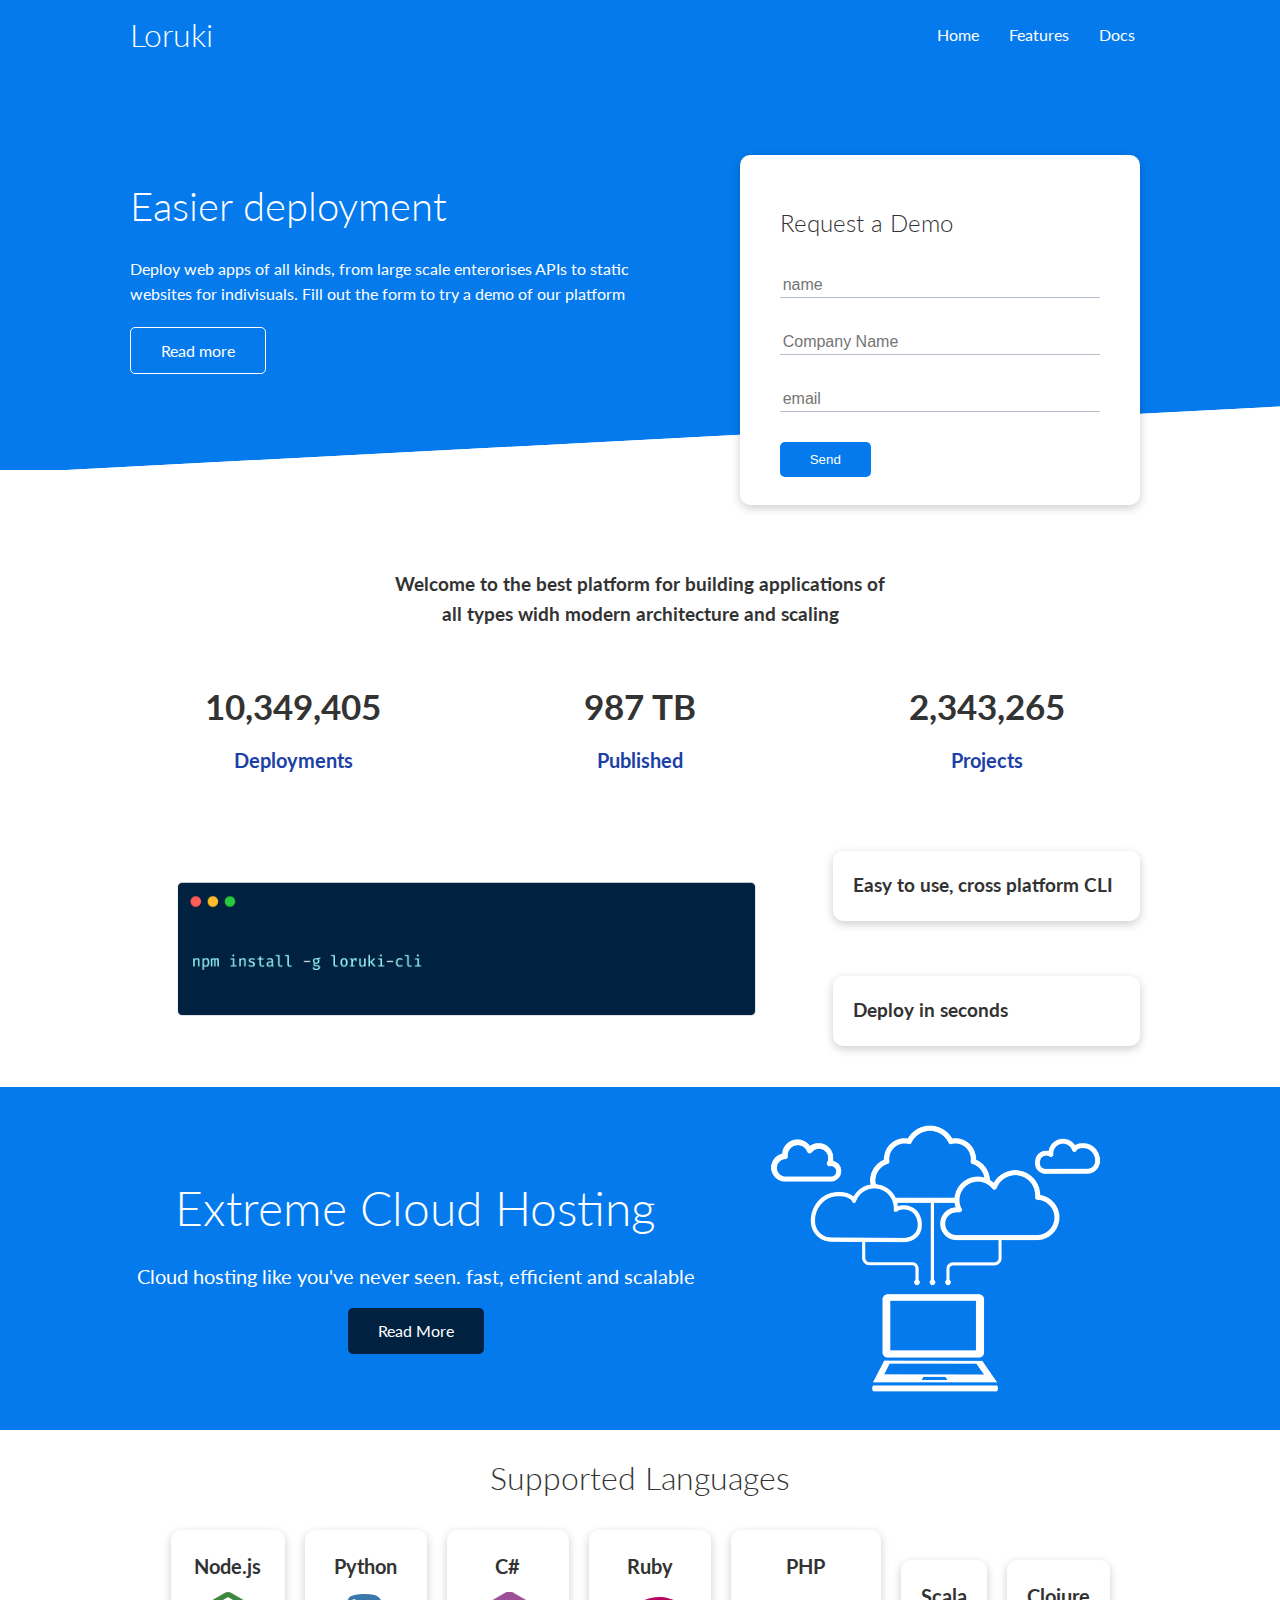
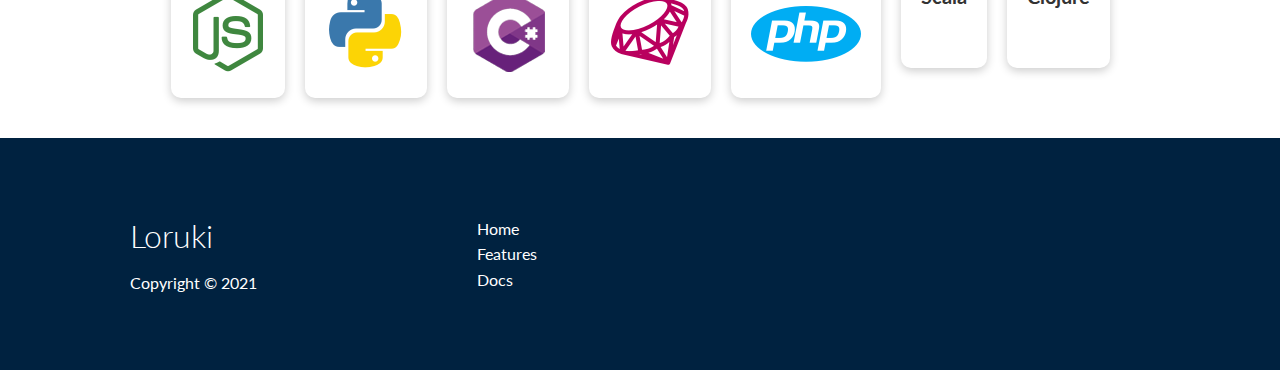
==== index.html @ 942d2e84 "initial files" ====
<!DOCTYPE html>
<html lang="en">
<head>
    <meta charset="UTF-8">
    <meta name="viewport" content="width=device-width, initial-scale=1.0">
    <!-- Font Awesome -->
    <link rel="stylesheet" href="https://cdnjs.cloudflare.com/ajax/libs/font-awesome/6.0.0-beta3/css/all.min.css" integrity="sha512-Fo3rlrZj/k7ujTnHg4CGR2D7kSs0v4LLanw2qksYuRlEzO+tcaEPQogQ0KaoGN26/zrn20ImR1DfuLWnOo7aBA==" crossorigin="anonymous" referrerpolicy="no-referrer" />
    <!-- Stylesheet CSS-->
    <link rel="stylesheet" href="CSS/utilities.css">
    <link rel="stylesheet" href="CSS/styles.css">
    <title>Loruki | Cloud Hosting For Everyone</title>
</head>
<body>
    <!-- Navbar -->
    <div class="navbar"> 
        <div class="container flex">
            <h1 class="logo">Loruki</h1>
            <nav>
                <ul>
                    <li><a href="index.html">Home</a></li>
                    <li><a href="features.html">Features</a></li>
                    <li><a href="docs.html">Docs</a></li>
                </ul>
            </nav>
        </div>
    </div>

    <!-- Showcase -->
 <section class="showcase">
     <div class="container grid">
         <div class="showcase-text">
             <h1>Easier deployment</h1>
             <p>Deploy web apps of all kinds, from large scale enterorises APIs to static websites for indivisuals. Fill out the form to try a demo of our platform</p>
             <a href="features.html" class="btn btn-outline"> Read more</a>
         </div>

         <div class="showcase-form card">
             <h2>Request a Demo</h2>
             <form>
                 <div class="form-control">
                     <input type="text" name="name" placeholder="name" required>
                 </div>
                 <div class="form-control">
                    <input type="text" name="company" placeholder="Company Name" required>
                </div>
                <div class="form-control">
                    <input type="email" name="email" placeholder="email" required>
                </div>
                <input type="submit" value="Send" class="btn">
             </form>
         </div>
     </div>
 </section>

 <!-- Stats -->
 <section class="stats">
     <div class="container">
         <h3 class="stats-heading text-center my-1">
             Welcome to the best platform for building applications of all types widh modern architecture and scaling
         </h3>

         <div class="grid grid-3 text-center my-4">
             <div>
                 <i class="fas fa-server fa-3x"></i>
                 <h3>10,349,405</h3>
                 <p class="text-secondary">Deployments</p>
             </div>
             <div>
                <i class="fas fa-upload fa-3x"></i>
                <h3>987 TB</h3>
                <p class="text-secondary">Published</p>
             </div>
             <div>
                <i class="fas fa-project-diagram fa-3x"></i>
                <h3>2,343,265</h3>
                <p class="text-secondary">Projects</p>
             </div>
         </div>
     </div>
 </section>

 <!-- CLI -->
 <section class="cli">
     <div class="container grid">
        <img src="images/cli.png" alt="">
         <div class="card">
            <h3>Easy to use, cross platform CLI</h3>
         </div>
         <div class="card">
             <h3>Deploy in seconds</h3>
         </div>
     </div>
 </section>

 <!-- Cloud -->

 <section class="cloud bg-primary my-2 py-2">
     <div class="container grid">
         <div class="text-center">
             <h2 class="lg">Extreme Cloud Hosting</h2>
             <p class="lead my-1">Cloud hosting like you've never seen. fast, efficient and scalable</p>
             <a href="features.html" class="btn btn-dark">Read More</a>
         </div>
         <img src="images/cloud.png" alt="">
     </div>
 </section>

 <!-- Languages -->
 <section class="languages">
     <h2 class="md text-center my2">
         Supported Languages
     </h2>
     <div class="container flex">
         <div class="card">
             <h4>Node.js</h4>
             <img src="images/logos/node.png" alt="">
         </div>
         <div class="card">
            <h4>Python</h4>
            <img src="images/logos/python.png" alt="">
        </div>
        <div class="card">
            <h4>C#</h4>
            <img src="images/logos/csharp.png" alt="">
        </div>
        <div class="card">
            <h4>Ruby</h4>
            <img src="images/logos/ruby.png" alt="">
        </div>
        <div class="card">
            <h4>PHP</h4>
            <img src="images/logos/php.png" alt="">
        </div>
        <div class="card">
            <h4>Scala</h4>
            <img src="images/logos/Scala.png" alt="">
        </div>
        <div class="card">
            <h4>Clojure</h4>
            <img src="images/logos/Clojure.png" alt="">
        </div>
     </div>
 </section>
 <!-- Footer -->
 <footer class="footer bg-dark py-5">
     <div class="container grid grid-3">
         <div>
             <h1>Loruki</h1>
             <p>Copyright &copy; 2021</p>
         </div>
         <nav>
             <ul>
                 <li><a href="index.html">Home</a></li>
                 <li><a href="featutres.html">Features</a></li>
                 <li><a href="docs.html">Docs</a></li>
             </ul>
         </nav>
         <div class="social">
             <a href="https://github.com/"><i class="fab fa-github fa-2x"></i></a>
             <a href="https://www.facebook.com/"><i class="fab fa-facebook fa-2x"></i></a>
             <a href="https://www.instagram.com/"><i class="fab fa-instagram fa-2x"></i></a>
             <a href="https://twitter.com"><i class="fab fa-twitter fa-2x"></i></a>
         </div>
     </div>
 </footer>
</body>
</html>
---- CSS/utilities.css ----
.container {
    max-width: 1100px;
    margin: 0 auto;
    overflow: auto;
    padding: 0 40px;
}

.card {
    background-color: #fff;
    border-radius: 10px;
    box-shadow: 0 3px 10px rgba(0, 0, 0, 0.2);
    color: #333;
    margin: 10px;
    padding: 20px;
}

.btn {
    display: inline-block;
    padding: 10px 30px;
    cursor: pointer;
    background-color: var(--primary-color);
    color: #fff;
    border: none;
    border-radius: 5px;
}

.btn-outline {
    background-color: transparent;
    border: 1px solid #fff;
}

.btn:hover {
    transform: scale(0.98);
}

/* Backgrounds & Colored buttons */
.bg-primary, 
.btn-primary {
    background-color: var(--primary-color);
    color: #fff;
}

.bg-secondary, 
.btn-secondary {
    background-color: var(--secondary-color);
    color: #fff;
}

.bg-dark, 
.btn-dark {
    background-color: var(--dark-color);
    color: #fff;
}

.bg-light, 
.btn-light {
    background-color: var(--light-color);
    color: #333;
}

.bg-primary a, 
.btn-primary a,
.bg-secondary a, 
.btn-secondary a,
.bg-dark a, 
.btn-dark a {
    color: #fff;
}

/* Text Colors */
.text-primary {
    color: var(--primary-color);
}

.text-secondary {
    color: var(--secondary-color);
}

.text-dark {
    color: var(--dark-color);
}

.text-light {
    color: var(--light-color);
}

/* Text Sizes */
.lead {
    font-size: 20px;
}

.sm {
    font-size: 1rem;
}

.md {
    font-size: 2rem;
}

.lg {
    font-size: 3rem;
}

.xl {
    font-size: 4rem;
}

.text-center {
    text-align: center;
}

/* Alert */
.alert {
    background-color: var(--light-color);
    padding: 10px 20px;
    font-weight: bold;
    margin: 15px 0;
}

.alert i {
    margin-right: 10px;
}

.alert-success {
    background-color: var(--success-color);
    color: #fff;
}

.alert-error {
    background-color: var(--error-color);
    color: #fff;
}


.flex {
    display: flex;
    justify-content: center;
    align-items: center;
    height: 100%;
}

.grid {
    display: grid;
    grid-template-columns: repeat(2, 1fr);
    gap: 20px;
    justify-content: center;
    align-items: center;
    height: 100%;
    
}

.grid-3 {
    grid-template-columns: repeat(3, 1fr);
}

/* Margin */
.my-1 {
    margin: 1rem 0;
}

.my-2 {
    margin: 1.5rem 0;
}

.my-3 {
    margin: 2rem 0;
}

.my-4 {
    margin: 3rem 0;
}

.my-5 {
    margin: 4rem 0;
}

.m-1 {
    margin: 1rem ;
}

.m-2 {
    margin: 1.5rem ;
}

.m-3 {
    margin: 2rem ;
}

.m-4 {
    margin: 3rem ;
}

.m-5 {
    margin: 4rem ;
}

/* Padding */
.py-1 {
    padding: 1rem 0;
}

.py-2 {
    padding: 1.5rem 0;
}

.py-3 {
    padding: 2rem 0;
}

.py-4 {
    padding: 3rem 0;
}

.py-5 {
    padding: 4rem 0;
}

.p-1 {
    padding: 1rem ;
}

.p-2 {
    padding: 1.5rem ;
}

.p-3 {
    padding: 2rem ;
}

.p-4 {
    padding: 3rem ;
}

.p-5 {
    padding: 4rem ;
}
---- CSS/styles.css ----
@import url('https://fonts.googleapis.com/css2?family=Lato:wght@300&display=swap');

:root {
    --primary-color: #047aed;
    --secondary-color: #1c3fa8;
    --dark-color: #002240;
    --light-color: #f4f4f4;
    --success-color: #5cb85c;
    --error-color: #d9534f;
}

* {
    box-sizing: border-box;
    margin: 0;
    padding: 0;
}

body {
    font-family: 'lato', sans-serif;
    color: #333;
    line-height: 1.6;
}

ul {
    list-style-type: none;
}

a {
    text-decoration: none;
    color: #333;
}

h1, h2 {
    font-weight: 300;
    line-height: 1.5;
    margin: 10px 0;
}

p {
    margin: 10px 0;
}

img {
    width: 100%;
}

code, pre {
    background: #333;
    color: #fff;
    padding: 10px;
}


.navbar {
    background-color: var(--primary-color);
    color: #fff;
    height: 70px;
}

.navbar ul {
    display: flex;
}

.navbar a {
    color: #fff;
    padding: 10px;
    margin: 0 5px;
}

.navbar a:hover {
    border-bottom: 2px #fff solid;
}

.navbar .flex {
    justify-content: space-between;
}

/* Showcase */
.showcase {
    height: 400px;
    background-color: var(--primary-color);
    color: #fff;
    position: relative;
}

.showcase h1 {
    font-size: 40px;
}

.showcase p {
    margin: 20px 0;
}

.showcase .grid {
    overflow: visible;
    grid-template-columns: 54% 43%;
    gap: 30px;
}

.showcase-text {
    animation: slideInFromLeft 1s ease-in;
}

.showcase-form {
    position: relative;
    top: 60px;
    height: 350px;
    width: 400px;
    padding: 40px;
    z-index: 100;
    justify-self: flex-end;
    animation: slideInFromRight 1s ease-in;
}

.showcase-form .form-control {
    margin: 30px 0;
}

.showcase-form input[type="text"],
.showcase-form input[type="email"] {
    border: 0;
    border-bottom: 1px solid #b4becb;
    width: 100%;
    padding: 3px;
    font-size: 16px;
}

.showcase-form input:focus {
    outline: none;
}


.showcase::before,
.showcase::after{
    background: #fff;
    content: "";
    height: 100px;
    position: absolute;
    bottom: -70px;
    right: 0;
    left: 0;
    transform: skewY(-3deg);
    -webkit-transform: skewY(-3deg);
    -moz-transform: skewY(-3deg);
    -ms-transform: skewY(-3deg);
}

/* Stats */
.stats {
    padding-top: 100px;
    animation: slideInFromBottom 1s ease-in;
}

.stats-heading {
    max-width: 500px;
    margin: auto;
}

.stats .grid h3 {
    font-size: 35px;
}

.stats .grid p {
    font-size: 20px;
    font-weight: bold;
}

/* CLI */
.cli .grid {
    grid-template-columns: repeat(3, 1fr);
    grid-template-rows: repeat(2, 1fr);
}

.cli .grid > *:first-child {
    grid-column: 1 / span 2;
    grid-row: 1 / span 2;
}

/* Cloud */
.cloud .grid {
    grid-template-columns: 4fr 3fr;
}

/* Languages */

.languages .flex {
    flex-wrap: wrap;
}

.languages .card {
    text-align: center;
    margin: 18px 10px 40px;
    transition: transform 0.2s ease-in;
    
}

.languages .card h4 {
    font-size: 20px;
    margin-bottom: 10px;
}

.languages .card:hover {
    transform: translateY(-15px);
    /* cursor: pointer; */
}

/* Features */
.features-head img, .docs-head img{
    width: 200px;
    justify-self: flex-end;
}

.features-sub-head img{
    width: 300px;
    justify-self: flex-end;
}

.features-main .card > i{
    margin-right: 20px;
}

.features-main .grid {
    padding: 30px;
}

.features-main .grid > *:first-child {
    grid-column: 1 / span 3;
}

.features-main .grid > *:nth-child(2) {
    grid-column: 1 / span 2;
}

/* Docs */
.docs-main h3 {
    margin: 20px 0;
}

.docs-main .grid {
    grid-template-columns: 1fr 2fr;
    align-items: flex-start;
}

.docs-main nav li {
    font-size: 17px;
    padding-bottom: 5px;
    margin-bottom: 5px;
    border-bottom: 1px #ccc solid;
}

.docs-main a:hover {
    font-weight: bold;
}


/* Footer */
.footer .social a {
    margin: 0 10px;
}

/* Animation */
@keyframes slideInFromLeft {
    0% {
        transform: translateX(-100%);
    }

    100% {
        transform: translateX(0);
    }
}

@keyframes slideInFromRight {
    0% {
        transform: translateX(100%);
    }

    100% {
        transform: translateX(0);
    }
}

@keyframes slideInFromTop {
    0% {
        transform: translateY(-100%);
    }

    100% {
        transform: translateY(0);
    }
}

@keyframes slideInFromBottom {
    0% {
        transform: translateY(100%);
    }

    100% {
        transform: translateY(0);
    }
}


/* Tablets amd under */
@media (max-width: 768px) {
    .grid,
    .showcase .grid,
    .stats .grid,
    .cli .grid,
    .cloud .grid,
    .features-main .grid,
    .docs-main .grid {
        grid-template-columns: 1fr;
        grid-template-rows: 1fr;
    }

    .showcase {
        height: auto;
    }

    .showcase-text {
        text-align: center;
        margin-top: 40px;
        animation: slideInFromTop 1s ease-in;
    }

    .showcase-form {
        justify-self: center;
        margin: auto;
        animation: slideInFromBottom 1s ease-in;
    }
   

    .cli .grid > *:first-child {
        grid-column: 1;
        grid-row: 1;
    }

    .features-head,
    .features-sub-head,
    .docs-head {
        text-align: center;
    }

    .features-head img,
    .features-sub-head img,
    .docs-head img {
       justify-self: center;
    }

    .features-main .grid > *:first-child,
    .features-main .grid > *:nth-child(2) {
        grid-column: 1;
    }
}

/* Mobile */
@media (max-width: 500px) {
    .navbar {
        height: 115px;
    }

    .navbar .flex {
        flex-direction: column;
    }

    .navbar ul {
        padding: 10px;
        background-color: rgba(0, 0, 0, 0.1);
    }
}
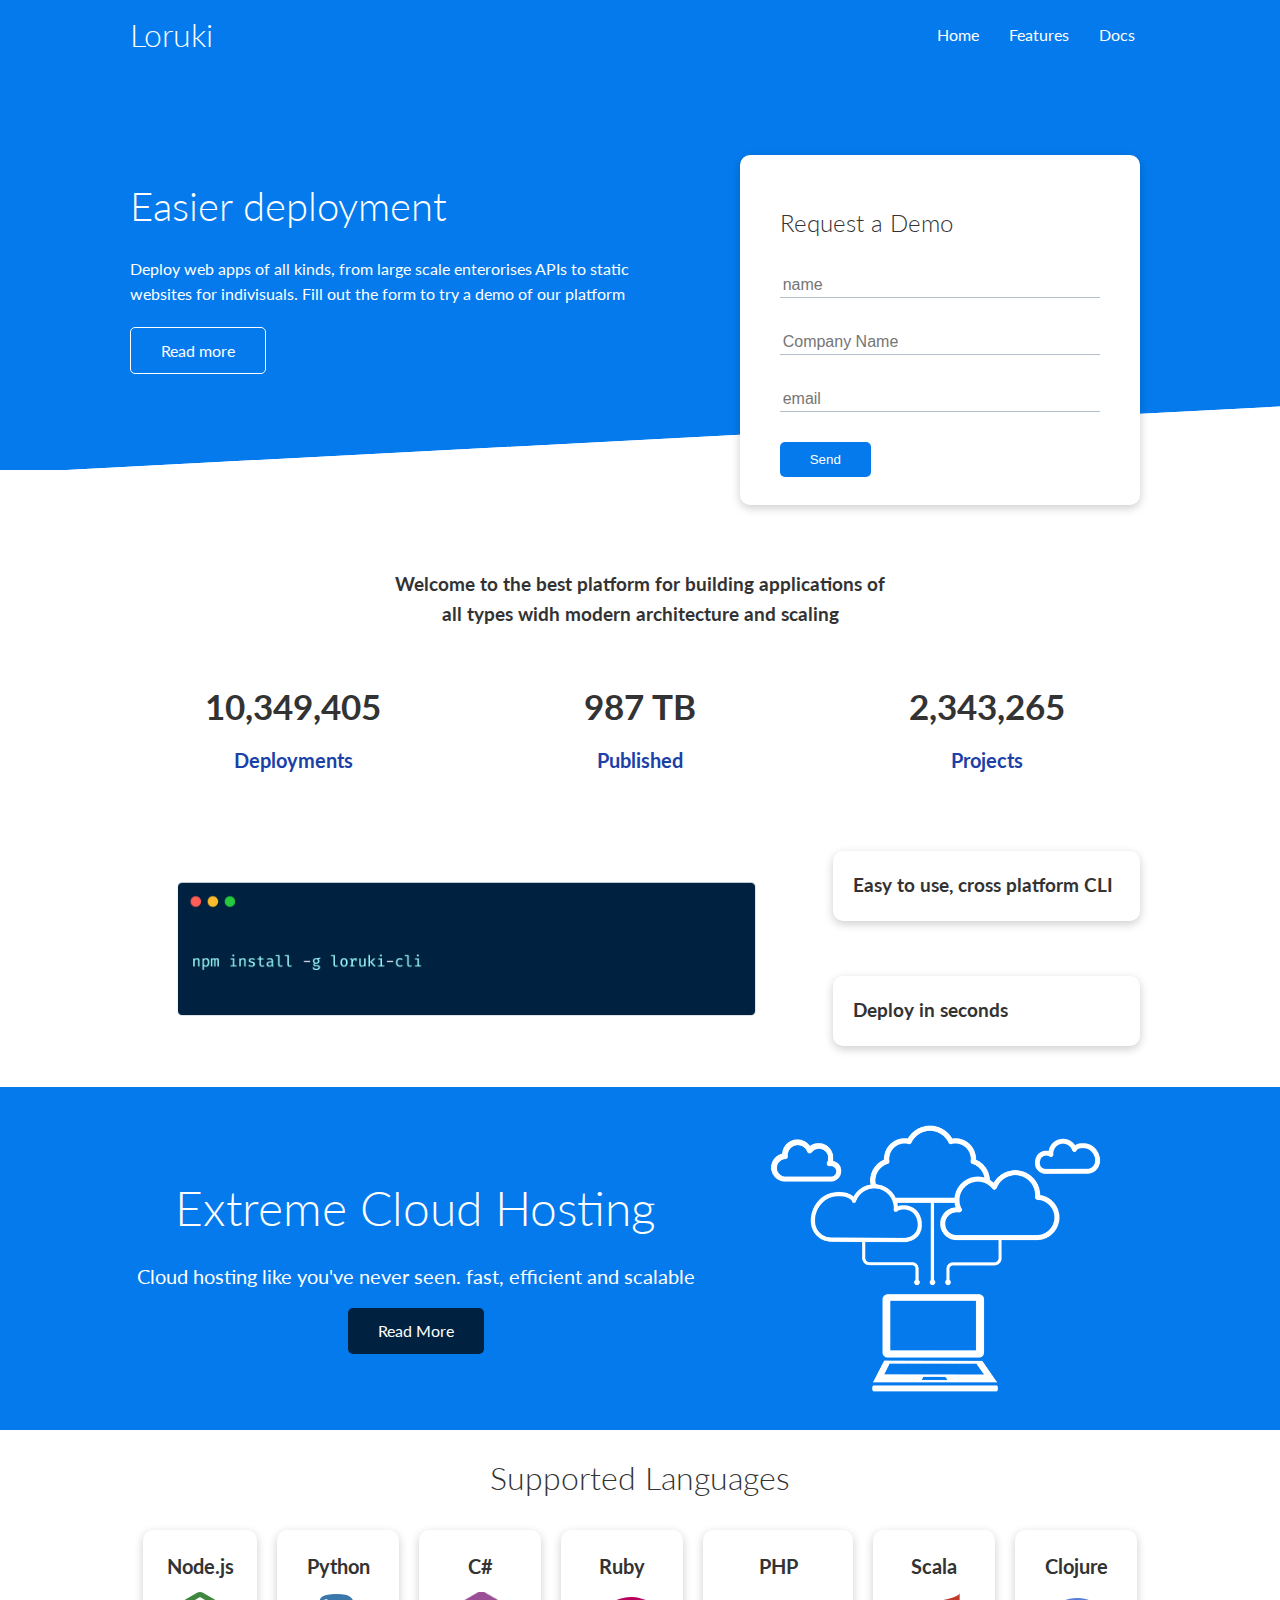
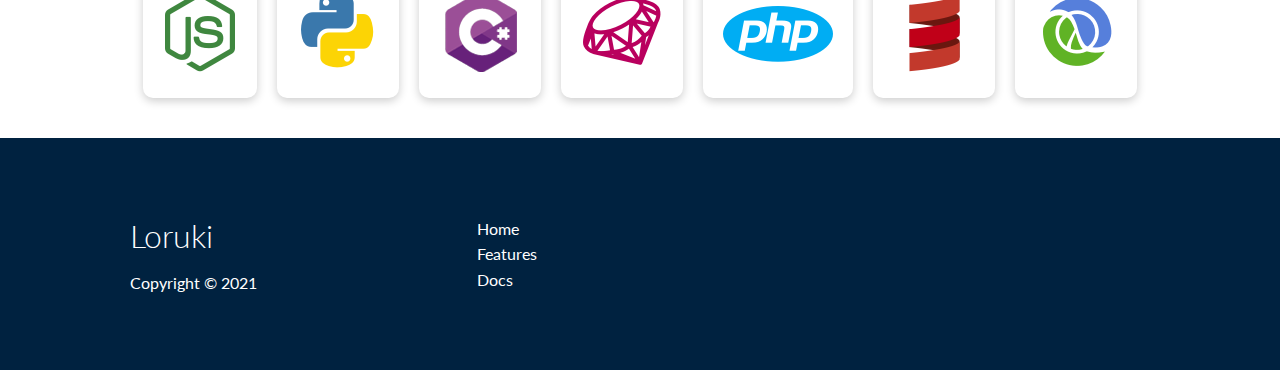
==== commit a37b81a1: "Update index.html" ====
--- a/index.html
+++ b/index.html
@@ -133,11 +133,11 @@
         </div>
         <div class="card">
             <h4>Scala</h4>
-            <img src="images/logos/Scala.png" alt="">
+            <img src="images/logos/scala.png" alt="">
         </div>
         <div class="card">
             <h4>Clojure</h4>
-            <img src="images/logos/Clojure.png" alt="">
+            <img src="images/logos/clojure.png" alt="">
         </div>
      </div>
  </section>
@@ -164,4 +164,4 @@
      </div>
  </footer>
 </body>
-</html>+</html>
